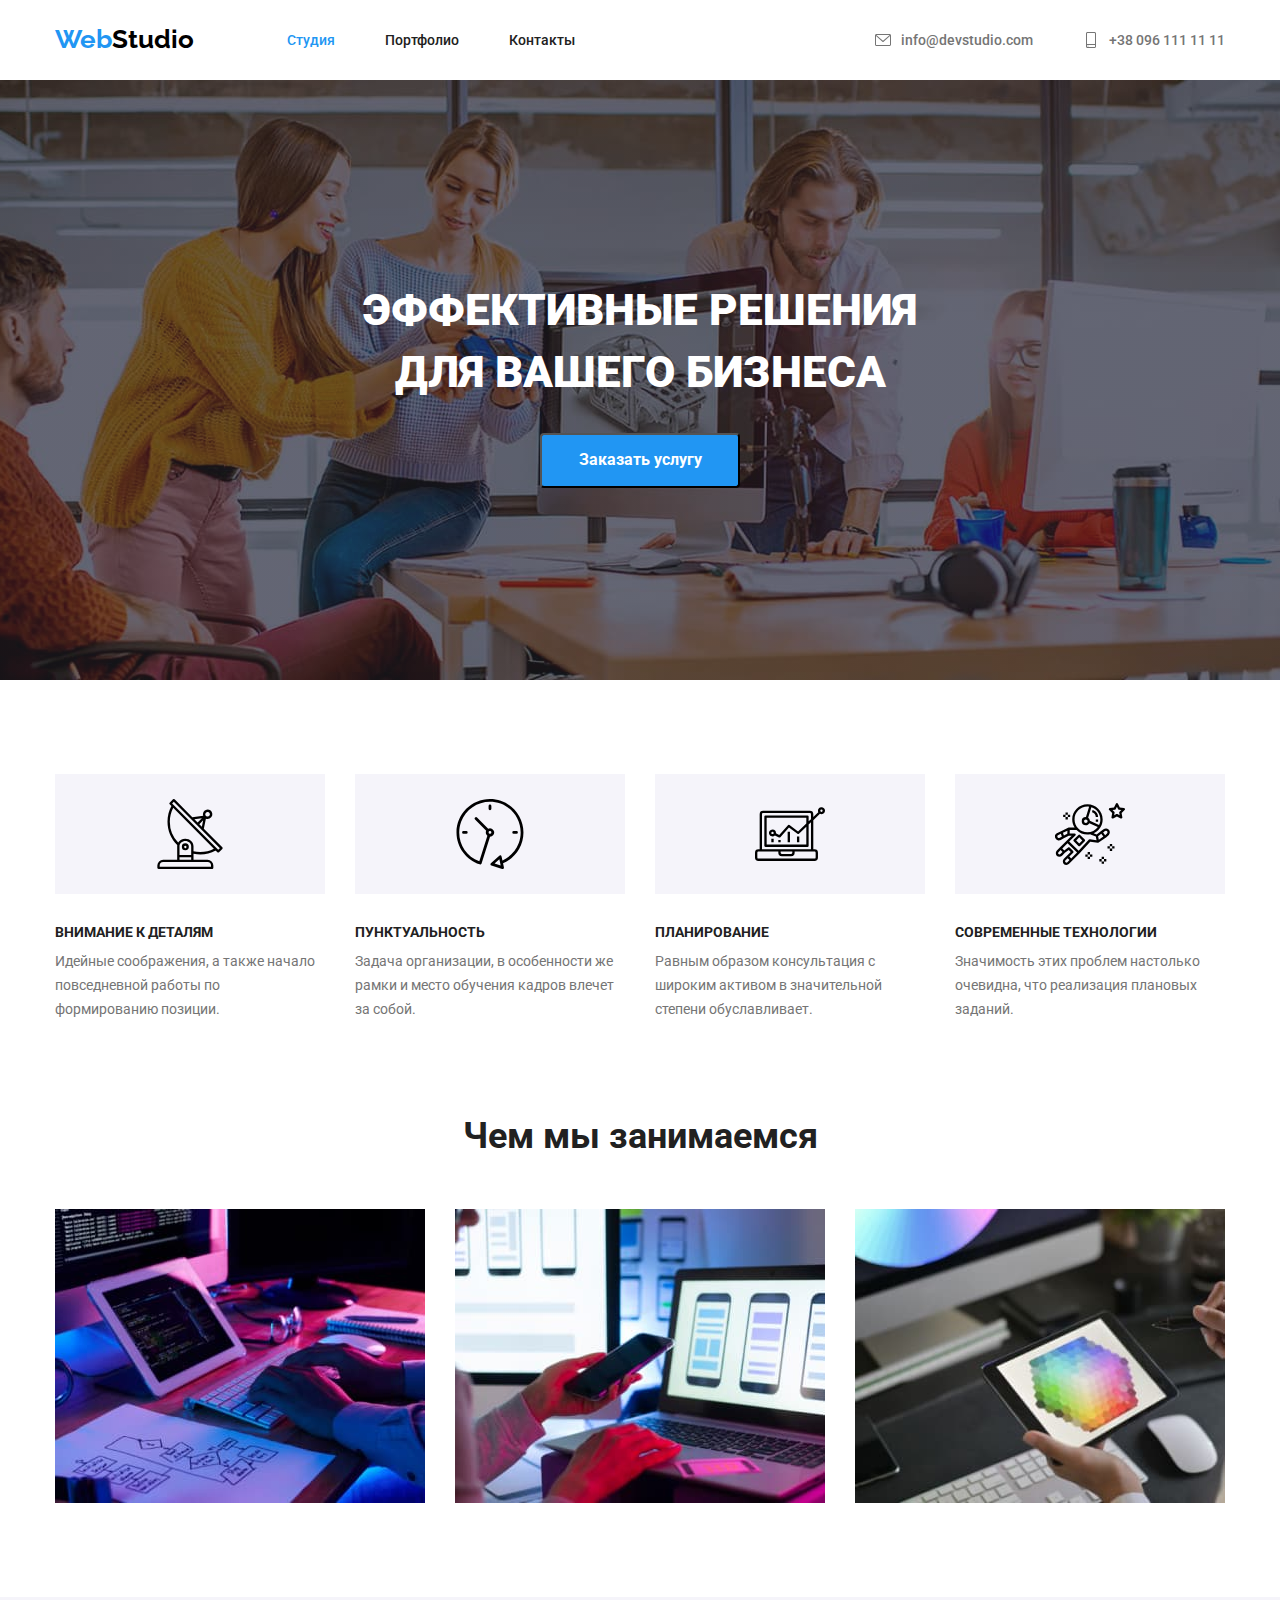
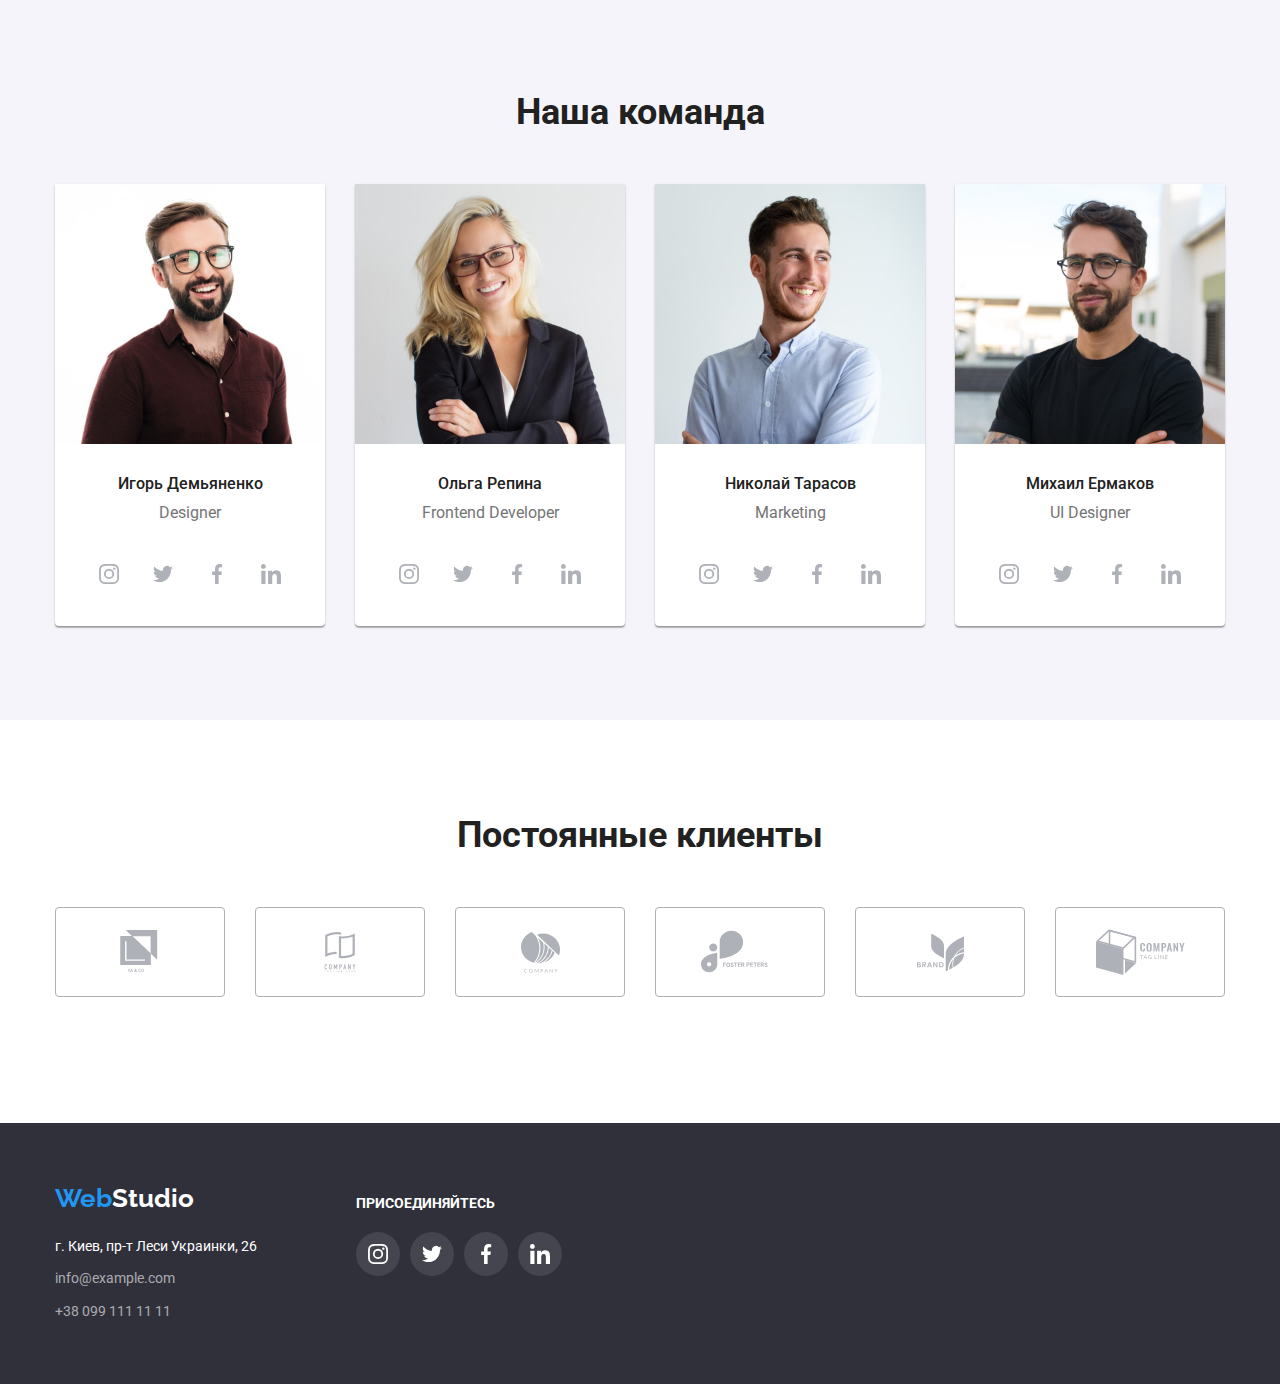
==== index.html @ 7a5bfff9 "1й коммит после клонирования" ====
<!DOCTYPE html>
<html lang="ru">
<head>
    <meta charset="UTF-8">
    <meta http-equiv="X-UA-Compatible" content="IE=edge">
    <meta name="viewport" content="width=device-width, initial-scale=1.0">
    <title>WebStudio</title>
    <link rel="stylesheet" href="https://cdnjs.cloudflare.com/ajax/libs/modern-normalize/1.0.0/modern-normalize.css
    ">
    <link rel="preconnect" href="https://fonts.gstatic.com">
    <link href="https://fonts.googleapis.com/css2?family=Raleway:wght@700&family=Roboto:wght@400;500;700;900&display=swap" rel="stylesheet">
    <link rel="stylesheet" href="./css/hidden.css">
    <link rel="stylesheet" href="./css/styles.css">
</head>
<body>
        <!-- Хедер -->
        <header class="page-header">
            <div class="container page-head">
                <nav class="main-nav">
                    <a href="./index.html" class="logo header">
                        <span class="logo-web">Web</span><span class="logo-studio-header">Studio</span>
                    </a>
    
                    <ul class="site-nav list">
                        <li class="item"><a href="./index.html" class="link current">Студия</a></li>
                        <li class="item"><a href="./portfolio.html" class="link">Портфолио</a></li>
                        <li class="item"><a href="#contacts" class="link">Контакты</a></li>
                    </ul>      
                </nav>

                <ul class="contacts list">
                    <li class="item">
                        <a class="contact-link" href="mailto:info@devstudio.com">
                            <svg class="item" width="16" height="16">
                                <use href="./images/sprite.svg#icon-envelope"></use>
                            </svg>
                            info@devstudio.com
                        </a>
                    </li>
                    <li class="item">
                        <a class="contact-link" href="tel:+380991111111">
                            <svg class="item" width="16" height="16">
                                <use href="./images/sprite.svg#icon-smartphone"></use>
                            </svg>
                            +38 096 111 11 11
                        </a>
                    </li>
                </ul>
                    
            </div>
        </header>
    <main>
        
        <!-- ГЕРОЙ-->
        <section class="hero">
            <div class="container-hero">
                <h1 class="hero-title">Эффективные решения <br> для вашего бизнеса</h1>
                <button type="button" class="hero-btn">Заказать услугу</button>
            </div>
        </section>

      <!-- Наши преимущества -->
      <section class="our-advantages">    
        <div class="container our-power">
            <h2 class="visually-hidden main-title">Наши преимущества</h2>
            <ul class="advantages list">
                <li class="power">
                    <a class="advantage-item" href="">
                        <svg class="advantage-svg" width="70" height="70">
                            <use href="./images/sprite.svg#icon-antenna"></use>
                        </svg>
                    </a>
                      <h3 class="title">Внимание к деталям</h3>
                      <p class="advantage">Идейные соображения, а также начало повседневной работы 
                        по формированию позиции.</p>
                </li>

                <li class="power">
                    <a class="advantage-item" href="">
                        <svg class="advantage-svg" width="70" height="70">
                            <use href="./images/sprite.svg#icon-clock"></use>
                        </svg>
                    </a>
                       <h3 class="title">Пунктуальность</h3>
                       <p class="advantage">Задача организации, в особенности же рамки и место обучения 
                       кадров влечет за собой.</p>
                </li>

                <li class="power">
                    <a class="advantage-item" href="">
                        <svg class="advantage-svg" width="70" height="70">
                            <use href="./images/sprite.svg#icon-diagram"></use>
                        </svg>
                    </a>
                       <h3 class="title">Планирование</h3>
                       <p class="advantage">Равным образом консультация с широким активом в значительной 
                       степени обуславливает.</p>                            
                </li>

                <li class="power">
                    <a class="advantage-item" href="">
                        <svg class="advantage-svg" width="70" height="70">
                            <use href="./images/sprite.svg#icon-astronaut"></use>
                        </svg>
                    </a>
                       <h3 class="title">Современные технологии</h3>
                       <p class="advantage">Значимость этих проблем настолько очевидна, что реализация 
                       плановых заданий.</p>
                </li>
            </ul>
        </div>
    </section>

        <!-- Наши услуги -->
        <section class="our-services">
            <div class="container services">
                <h2 class="main-title services">Чем мы занимаемся</h2>
                <ul class="service list">    
                    <li class="service-item"><a href="">
                            <img src="./images/usluga1.jpg" alt="" width="370"/>
                            </a>
                    </li>

                    <li class="service-item"><a href="">
                        <img src="./images/usluga2.jpg" alt="" width="370"/>
                        </a>
                    </li>
                    
                    <li class="service-item"><a href="">
                        <img src="./images/usluga3.jpg" alt="" width="370"/>
                         </a>
                    </li>
                </ul>
            </div>
        </section>

        <!-- Наша команда -->
        <section class="our-team">
            <div class="container team">
                <h2 class="main-title team">Наша команда</h2>
            <ul class="team list">
                <li class="team-card"> 
                    <img class="image" src="./images/korban1.jpg" alt="" width="270"/>
                    <h3 class="member">Игорь Демьяненко</h3>
                    <p class="skill"><span lang="en">Designer</span></p>
                    <ul class="social list">
                        <li>
                            <a class="social-link" href="">
                                <svg class="social-icon instagram" width="20" height="20">
                                    <use href="./images/sprite.svg#icon-instagram"></use>
                                </svg>
                            </a>
                        </li>
                        <li class="">
                            <a class="social-link" href="">
                                <svg class="social-icon twitter" width="20" height="20">
                                    <use href="./images/sprite.svg#icon-twitter"></use>
                                </svg>
                            </a>
                        </li>
                        <li class="">
                            <a class="social-link" href="">
                                <svg class="social-icon facebook" width="20" height="20">
                                    <use href="./images/sprite.svg#icon-facebook"></use>
                                </svg>
                            </a>
                        </li>
                        <li class="">
                            <a class="social-link" href="">
                                <svg class="social-icon linkedin" width="20" height="20">
                                    <use href="./images/sprite.svg#icon-linkedin"></use>
                                </svg>
                            </a>
                        </li>
                    </ul>
                </li>

                <li class="team-card">
                    <img class="image" src="./images/lilu2.jpg" alt="" width="270"/>
                    <h3 class="member">Ольга Репина</h3>
                    <p class="skill"><span lang="en">Frontend Developer</span></p>
                    <ul class="social list">
                        <li>
                            <a class="social-link" href="">
                                <svg class="social-icon instagram" width="20" height="20">
                                    <use href="./images/sprite.svg#icon-instagram"></use>
                                </svg>
                            </a>
                        </li>
                        <li class="">
                            <a class="social-link" href="">
                                <svg class="social-icon twitter" width="20" height="20">
                                    <use href="./images/sprite.svg#icon-twitter"></use>
                                </svg>
                            </a>
                        </li>
                        <li class="">
                            <a class="social-link" href="">
                                <svg class="social-icon facebook" width="20" height="20">
                                    <use href="./images/sprite.svg#icon-facebook"></use>
                                </svg>
                            </a>
                        </li>
                        <li class="">
                            <a class="social-link" href="">
                                <svg class="social-icon linkedin" width="20" height="20">
                                    <use href="./images/sprite.svg#icon-linkedin"></use>
                                </svg>
                            </a>
                        </li>
                    </ul>
                </li>

                <li class="team-card">
                    <img class="image" src="./images/korban3.jpg" alt="" width="270"/>
                    <h3 class="member">Николай Тарасов</h3>
                    <p class="skill"><span lang="en">Marketing</span></p>
                    <ul class="social list">
                        <li>
                            <a class="social-link" href="">
                                <svg class="social-icon instagram" width="20" height="20">
                                    <use href="./images/sprite.svg#icon-instagram"></use>
                                </svg>
                            </a>
                        </li>
                        <li class="">
                            <a class="social-link" href="">
                                <svg class="social-icon twitter" width="20" height="20">
                                    <use href="./images/sprite.svg#icon-twitter"></use>
                                </svg>
                            </a>
                        </li>
                        <li class="">
                            <a class="social-link" href="">
                                <svg class="social-icon facebook" width="20" height="20">
                                    <use href="./images/sprite.svg#icon-facebook"></use>
                                </svg>
                            </a>
                        </li>
                        <li class="">
                            <a class="social-link" href="">
                                <svg class="social-icon linkedin" width="20" height="20">
                                    <use href="./images/sprite.svg#icon-linkedin"></use>
                                </svg>
                            </a>
                        </li>
                    </ul>
                </li>

                <li class="team-card">
                    <img class="image" src="./images/korban4.jpg" alt="" width="270"/>
                    <h3 class="member">Михаил Ермаков</h3>
                    <p class="skill"><span lang="en">UI Designer</span></p>
                    <ul class="social list">
                        <li>
                            <a class="social-link" href="">
                                <svg class="social-icon instagram" width="20" height="20">
                                    <use href="./images/sprite.svg#icon-instagram"></use>
                                </svg>
                            </a>
                        </li>
                        <li class="">
                            <a class="social-link" href="">
                                <svg class="social-icon twitter" width="20" height="20">
                                    <use href="./images/sprite.svg#icon-twitter"></use>
                                </svg>
                            </a>
                        </li>
                        <li class="">
                            <a class="social-link" href="">
                                <svg class="social-icon facebook" width="20" height="20">
                                    <use href="./images/sprite.svg#icon-facebook"></use>
                                </svg>
                            </a>
                        </li>
                        <li class="">
                            <a class="social-link" href="">
                                <svg class="social-icon linkedin" width="20" height="20">
                                    <use href="./images/sprite.svg#icon-linkedin"></use>
                                </svg>
                            </a>
                        </li>
                    </ul>
                </li>
            </ul>
            </div>
        </section>

        <!-- Постоянные клиенты -->
        <section class="main-clients">
            <div class="container clients">
                <h2 class="main-title clients">Постоянные клиенты</h2>

                <ul class="clients list">
                    <li>
                        <a class="main-client client1" href="">
                            <svg class="client-svg" width="45" height="49">
                                <use href="./images/sprite.svg#icon-company1"></use>
                            </svg>
                        </a>
                    </li>

                    <li>
                        <a class="main-client client2" href="">
                            <svg class="client-svg" width="40" height="52">
                                <use href="./images/sprite.svg#icon-company2"></use>
                            </svg>
                        </a>    
                    </li>
                    <li>
                        <a class="main-client client3" href="">
                            <svg class="client-svg" width="41" height="43">
                                <use href="./images/sprite.svg#icon-company3"></use>
                            </svg>
                        </a>    
                    </li>
                    <li>
                        <a class="main-client client4" href="">
                            <svg class="client-svg" width="79" height="80">
                                <use href="./images/sprite.svg#icon-company4"></use>
                            </svg>
                        </a>
                    </li>
                    <li>
                        <a class="main-client client5" href="">
                            <svg class="client-svg" width="59" height="47">
                                <use href="./images/sprite.svg#icon-company5"></use>
                            </svg>
                        </a>
                    </li>
                    <li>
                        <a class="main-client client6" href="">
                            <svg class="client-svg" width="89" height="89">
                                <use href="./images/sprite.svg#icon-company6"></use>
                            </svg>
                        </a>
                    </li>
                </ul>
            </div>
        </section>
    </main>
        <!-- Подвал -->
        <footer class="footer">

            <div class="container ftr">
                <div class="footer-adr">
                    <div class="full-logo">
                        <a href="./index.html" class="logo">
                            <span class="logo-web">Web</span><span class="logo-studio-footer">Studio</span>
                        </a>
                    </div>
                    
                    <address class="container address" id="contacts">
                        <ul class="footer-items">
                            <li class="footer-item"> г. Киев, пр-т Леси Украинки, 26</li>
                            <li class="footer-item"><a class="mail" href="mailto:info@example.com">info@example.com</a></li>
                            <li class="footer-item"><a class="tel" href="tel:+380991111111">+38 099 111 11 11</a></li>
                        </ul>
                    </address>
                </div>
            
                <div class="footer-links">
                    <h3 class="footer-join">Присоединяйтесь</h3>
                    <ul class="footer list">
                        <li class="footer-itm">
                            <a class="footer-link" href="">
                                <svg class="footer-svg instagram" width="20" height="20">
                                    <use href="./images/sprite.svg#icon-instagram"></use>
                                </svg>
                            </a>
                        </li>
                        <li class="footer-itm">
                            <a class="footer-link" href="">
                                <svg class="footer-svg twitter" width="20" height="20">
                                    <use href="./images/sprite.svg#icon-twitter"></use>
                                </svg>
                            </a>
                        </li>
                        <li class="footer-itm">
                            <a class="footer-link" href="">
                                <svg class="footer-svg facebook" width="20" height="20">
                                    <use href="./images/sprite.svg#icon-facebook"></use>
                                </svg>
                            </a>
                        </li>
                        <li class="footer-itm">
                            <a class="footer-link" href="">
                                <svg class="footer-svg linkedin" width="20" height="20">
                                    <use href="./images/sprite.svg#icon-linkedin"></use>
                                </svg>
                            </a>
                        </li>
                    </ul>
                </div>
            </div>
            
        </footer>

    </body>
</html>
---- css/hidden.css ----
/* Скрытие заголовка только от глаз */
  .visually-hidden {
    position: absolute;
    width: 1px;
    height: 1px;
    margin: -1px;
    border: 0;
    padding: 0;
    
    white-space: nowrap;
    clip-path: inset(100%);
    clip: rect(0 0 0 0);
    overflow: hidden;
  }
---- css/styles.css ----
:root {
  --title-text: #212121;
  --main-text: #757575;
  --nav-text: #212121;
  --contacts-text: #757575;
  --firm-color: #2196F3;
  --buttons-background: #F5F4FA;
  --icons-color: #AFB1B8;
}

html {
  box-sizing: border-box;
}

*,
*::before,
*::after {
  box-sizing: inherit;
}

body {
  font-family: 'Roboto', sans-serif;
  background-color: #ffffff;
}

img {
  display: block;
  max-width: 100%;
  height: auto;
}

.address {
  font-style: normal; 
}

.list {
  margin: 0;
  padding: 0;

  list-style: none;
}

.main-title {
  margin-top: 0;

  color: var(--title-text, black);
  text-align: center;
  font-size: 36px;
  font-weight: 700;
  line-height: 1.2;
}

/* Главная страница */
/* Хедер */
.container {
  width: 1200px;
  padding-left: 15px;
  padding-right: 15px;
  margin-left: auto;
  margin-right: auto;
}

/* Лого */
.logo {
  display: block;
  font-family: 'Raleway', sans-serif;
  font-size: 26px;
  font-weight: 700;
  line-height: 1.2;
  text-decoration: none;
}

.logo.header {
  padding: 24px 0 25px 0;
}

.logo-web {
  color: var(--firm-color, blue);
}

.logo-studio-header {
  color: #000000;
}

.logo-studio-footer {
  color: #ffffff;
}

/* Навигация */
.container.page-head {
  display: flex;
  align-items: center;
}

.main-nav {
  display: flex;
  align-items: center;
}

.site-nav {
  display: flex;
  margin-left: 93px;
}

/* Селектор соседа - старая версия */
.site-nav .item + .item {
  margin-left: 50px;
}

.site-nav .link {
  display: block;
  padding-top: 15px;
  padding-bottom: 15px;
  
  color: var(--nav-text, black);
  font-size: 14px;
  font-weight: 500;
  line-height: 1.2;
  text-decoration: none;
}

.site-nav .link:hover,
.site-nav .link:focus {
  color: var(--firm-color, blue);
}

.site-nav .link.current {
  color: var(--firm-color, blue);
}

/* Контакты в шапке */
.contacts.list {
  display: flex;
  margin-left: auto;
}

.contacts .item + .item {
  margin-left: 50px;
}

.contact-link {
  display: flex;
  height: 16px;
  justify-content: center;
  align-items: center;

  color: var(--contacts-text, grey);
  font-size: 14px;
  font-weight: 500;
  line-height: 1.2;
  text-decoration: none;
}

.contact-link:hover, .contact-link:focus {
  color: var(--firm-color, blue);
  fill: var(--firm-color);
}

.contact-link > .item {
  margin-right: 10px;
  fill: var(--main-text);
}

.contact-link:hover .item, 
.contact-link:focus .item {
  fill: var(--firm-color);
}

/* Герой */
.hero {
  background-color: #2F303A;
  padding-top: 200px;
  padding-bottom: 200px;

  max-width: 1600px;
  height: 600px;
  background-image: linear-gradient(to right, rgba(47, 48, 58, 0.4), rgba(47, 48, 58, 0.4)),
  url(../images/hero.jpg);
  background-repeat: no-repeat;
  background-size: auto;
  background-position: center;
}

.container-hero {
  width: 1200px;
  padding-left: 15px;
  padding-right: 15px;
  margin-left: auto;
  margin-right: auto;

  text-align: center;
}

.hero-title {
  padding-bottom: 30px;
  margin-top: 0;
  margin-bottom: 0;
  
  color: #ffffff;
  text-transform: uppercase;
  font-size: 44px;
  font-weight: 900;
  line-height: 1.4;
}

.hero-btn {
  min-width: 200px;
  border-radius: 4px;
  padding: 10px 32px;

  font-family: inherit;
  color: #ffffff;
  background-color: var(--firm-color, blue);
  font-size: 16px;
  font-weight: 700;
  line-height: 1.9;
}

.hero .btn:hover,
.hero .btn:focus {
  background-color: #ffffff;
  color: var(--firm-color, blue);
}

/* Наши преимущества */
.our-advantages {
  padding-top: 94px;
  padding-bottom: 94px;
}

.advantages.list {
  display: flex;

  margin-left: -30px;
}

.power .advantage {
  margin-top: 0;
  margin-bottom: 0;
}

.advantages.list .power {
  flex-basis: calc( 100% / 4 - 30px);
  margin-left: 30px;
}

.power .title {
  margin-top: 0;
  margin-bottom: 9.01px;
}

.advantage {
  margin-top: 0;
  margin-bottom: 0;
}

.advantages .title {
  color: var(--title-text, black);
  text-transform: uppercase;
  font-size: 14px;
  font-weight: 700;
  line-height: 1.2;
}

.advantages .advantage {
  color: var(--main-text, grey);
  font-size: 14px;
  font-weight: 400;
  line-height: 1.7;
}

.advantage-item {
  display: flex;
  justify-content: center;
  align-items: center;
  margin-bottom: 30px;

  width: 270px;
  height: 120px;
  background-color: var(--buttons-background);
}

/* Наши услуги */
.service.list {
  display: flex;
  flex-basis: calc(100% / 3 - 30px);
  margin-left: -30px;
  margin-bottom: 0;
}

.service-item {
  margin-left: 30px;
}

.main-title.services {
  margin-bottom: 0;
  padding-bottom: 50px;
}

.our-services {
  padding-bottom: 94px;
}

/* Наша команда */
.our-team {
  padding-bottom: 94px;
  
  background-color: var(--buttons-background);
}

.container.team {
  margin-bottom: 0;
  margin-top: 0;

  text-align: center;
}

.team.list {
  display: flex;
  flex-basis: calc(100% / 4 - 30px);
  margin-left: -30px;
}

.team.list > .team-card {
  margin-left: 30px;
  
  background-color: white;

  box-shadow: 0px 1px 3px rgba(0, 0, 0, 0.12), 0px 1px 1px rgba(0, 0, 0, 0.14), 0px 2px 1px rgba(0, 0, 0, 0.2);
  border-radius: 0px 0px 4px 4px;
}

.main-title.team {
  padding-top: 94px;
  padding-bottom: 50px;
  margin-bottom: 0;
}


.team .member {
  margin-top: 0;
  margin-bottom: 10px;

  color: var(--title-text, black);
  font-size: 16px;
  font-weight: 500;
  line-height: 1.2;
}

.team .image {
  margin-bottom: 30px;
}

.team .skill {
  margin-top: 0;
  margin-bottom: 30px;

  color: var(--main-text, grey);
  font-size: 16px;
  font-weight: 400;
  line-height: 1.2;
}

/* Линки у команды */
.social.list {
  display: flex;
  flex-basis: calc(100% / 4 - 10px);
  margin-left: -10px;

  justify-content: center;

  padding-bottom: 30px;
}

.social-link {
  display: flex;
  width: 44px;
  height: 44px;
  justify-content: center;
  align-items: center;

  border: 0;
  border-radius: 50%;

  padding: 0;
  margin-left: 10px;
} 

.social-link:hover, 
.social-link:focus {
  background-color: var(--firm-color);
}

.social-icon {
  fill: var(--icons-color);
}

.social-link:hover .social-icon, 
.social-link:focus .social-icon {
  fill: #ffffff;
} 

/* Постоянные клиенты */
.clients.list {
  display: flex;
  flex-basis: calc(100% / 6 - 30px);
  margin-left: -30px;

  padding-bottom: 126px;
}

.main-title.clients {
  margin-bottom: 0;
  padding-top: 94px;
  padding-bottom: 50px;

  justify-content: center;
}

.main-client {
  display: flex;
  justify-content: center;
  align-items: center;

  width: 170px;
  height: 90px; 
  margin-left: 30px;

  border: 1px solid #AFB1B8;
  border-radius: 4px;

  fill: var(--icons-color);
}

.main-client:hover .client-svg, 
.main-client:focus .client-svg {
  fill: var(--firm-color, blue);
}


/* Подвал */
.footer {
  background-color: #2F303A ;
  padding-top: 60px;
  padding-bottom: 60px;
}

.footer-items {
  list-style: none;
  margin: 0;
  padding-left: 0;
}

.address {
  color: #ffffff;
  font-size: 14px;
  font-weight: 400;
  line-height: 1.714;

  padding: 0;
  max-width: 231px;
  margin-right: 70px;
}

.full-logo {
  display: block;
  padding-bottom: 20px;
}

.footer-item + .footer-item{
  padding-top: 9px;
}

.address .mail,
.address .tel {
  color: rgba(255, 255, 255, 0.6);
  text-decoration: none;
}

.address .mail:hover,
.address .mail:focus,
.address .tel:hover,
.address .tel:focus{
  color: var(--firm-color, blue);
}

.container.ftr {
  display: flex;
}

.footer-join {
  margin: 0;
  padding-top: 12px;
  padding-bottom: 20px;
  align-items: center;

  color: #FFFFFF;
  text-transform: uppercase;
  font-size: 14px;
  line-height: 1.2;
  font-weight: 700;
}

.footer.list {
  display: flex;
  flex-basis: calc( 100% / 4 - 10px);
  margin-left: -10px;
  margin-top: 0;
  margin-bottom: 0;
  padding: 0;
}

.footer-itm {
  margin-left: 10px;

  border-radius: 50%;

  background-color: rgba(255, 255, 255, 0.1);
}

.footer-link {
  display: flex;
  justify-content: center;
  align-items: center;

  width: 44px;
  height: 44px;

  border-radius: 50%;


  fill: #FFFFFF;
}

.footer-link:hover,
.footer-link:focus {
  background-color: var(--firm-color);
}
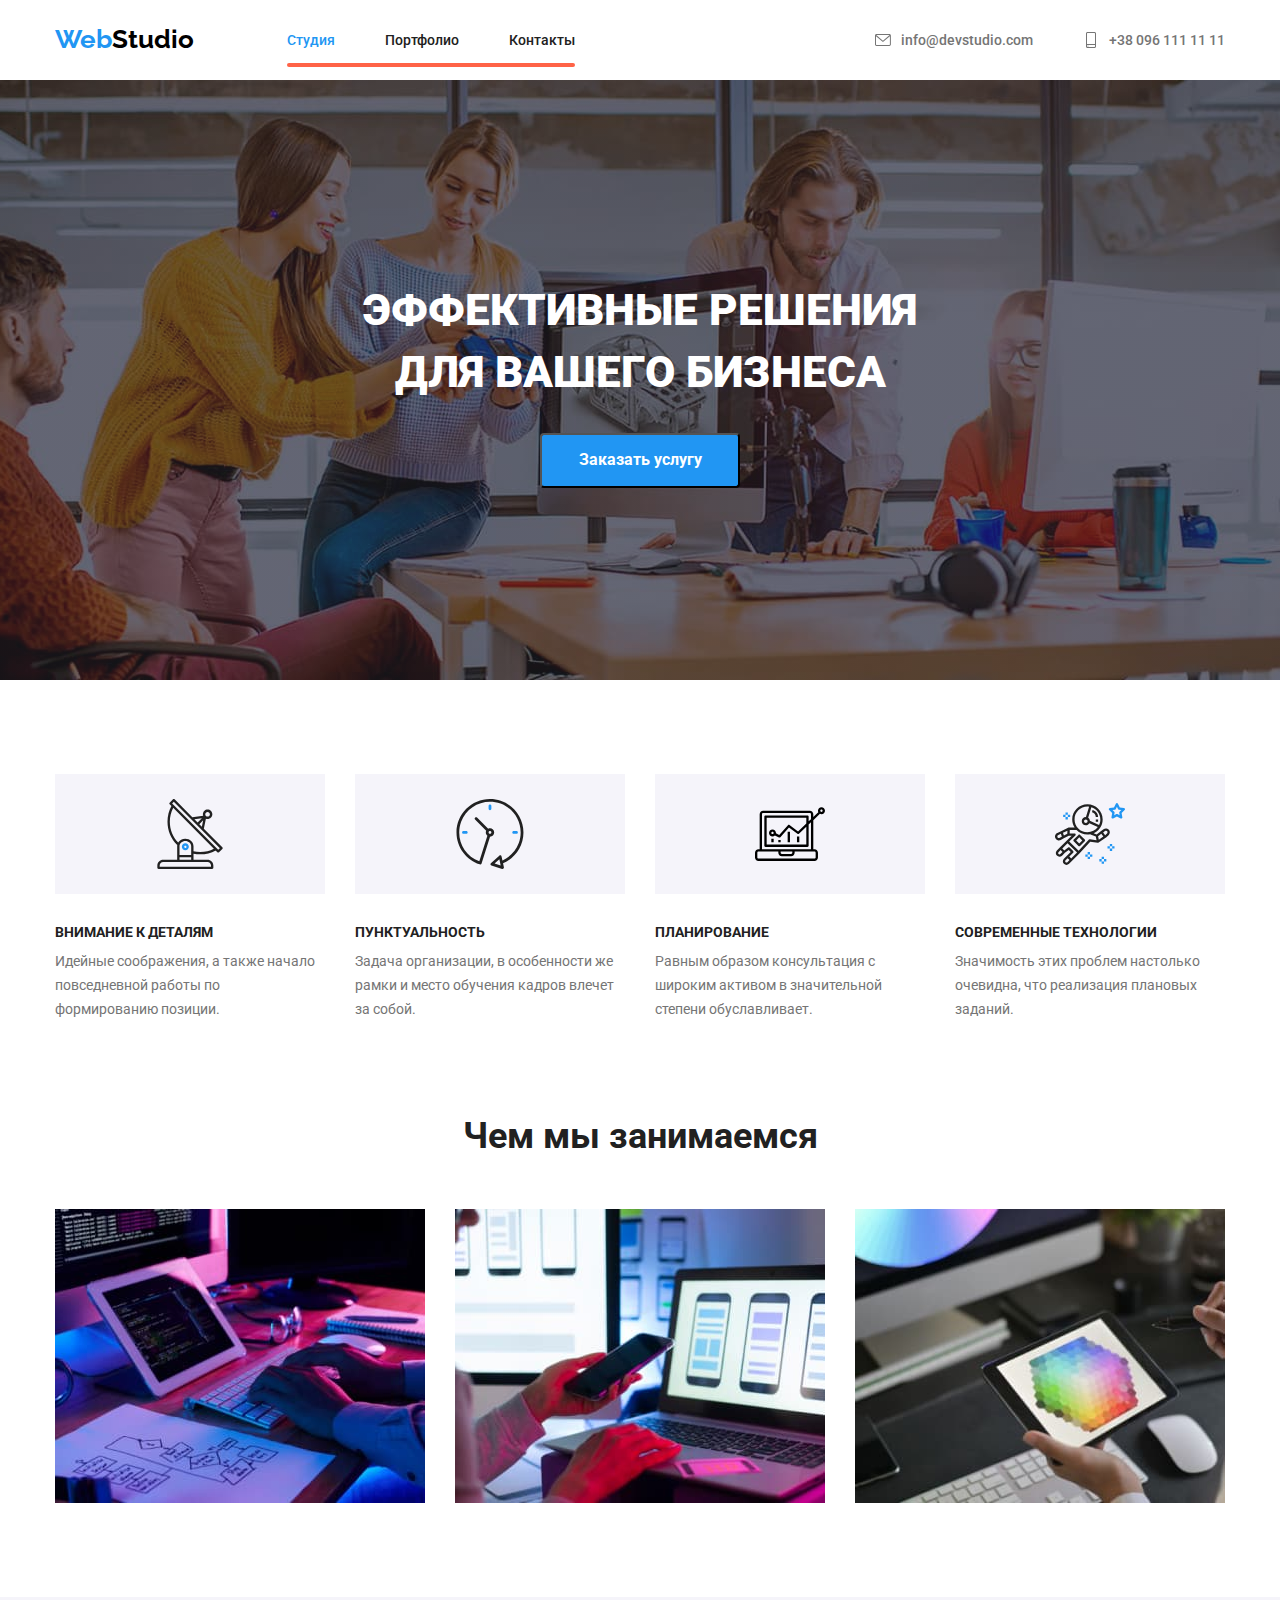
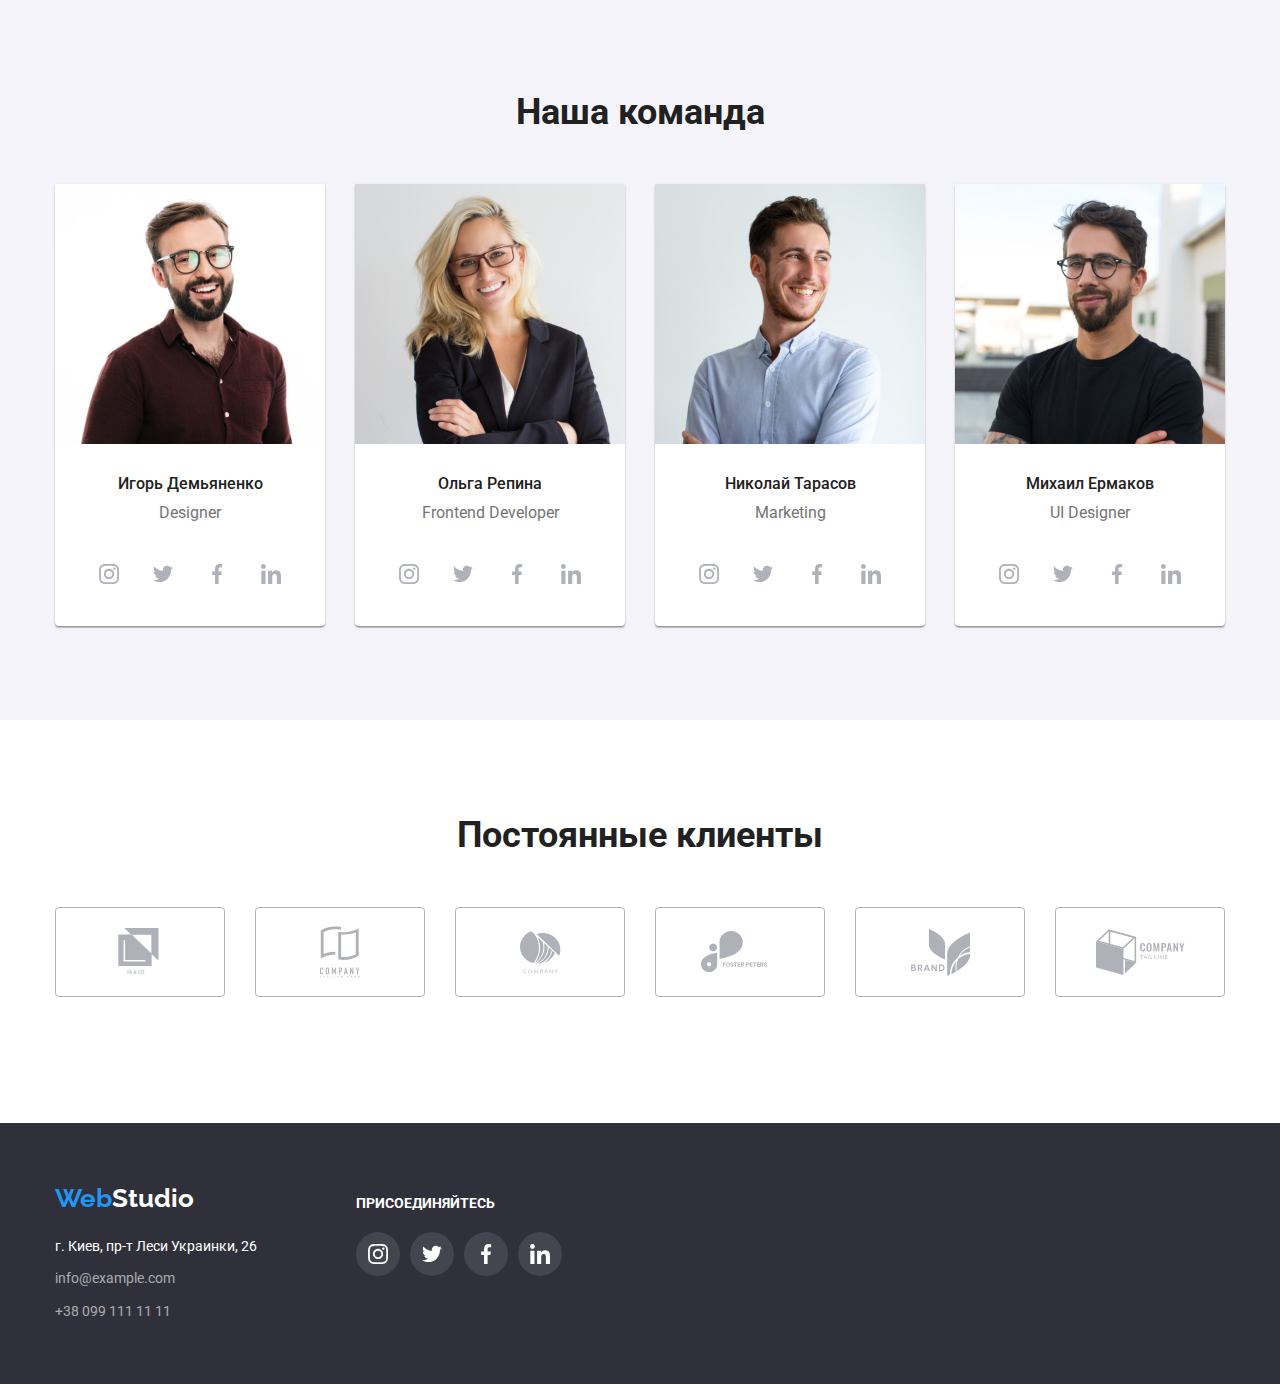
==== commit 8f0d26a1: "ДЗ в черновом варианте" ====
--- a/index.html
+++ b/index.html
@@ -20,12 +20,14 @@
                     <a href="./index.html" class="logo header">
                         <span class="logo-web">Web</span><span class="logo-studio-header">Studio</span>
                     </a>
-    
-                    <ul class="site-nav list">
-                        <li class="item"><a href="./index.html" class="link current">Студия</a></li>
-                        <li class="item"><a href="./portfolio.html" class="link">Портфолио</a></li>
-                        <li class="item"><a href="#contacts" class="link">Контакты</a></li>
-                    </ul>      
+                    
+                    <div class="header-links">
+                        <ul class="site-nav list">
+                            <li class="item"><a href="./index.html" class="link current">Студия</a></li>
+                            <li class="item"><a href="./portfolio.html" class="link">Портфолио</a></li>
+                            <li class="item"><a href="#contacts" class="link">Контакты</a></li>
+                        </ul>
+                     </div>      
                 </nav>
 
                 <ul class="contacts list">
@@ -55,8 +57,23 @@
         <section class="hero">
             <div class="container-hero">
                 <h1 class="hero-title">Эффективные решения <br> для вашего бизнеса</h1>
-                <button type="button" class="hero-btn">Заказать услугу</button>
-            </div>
+                <button data-modal-open class="hero-btn">Заказать услугу</button>
+            
+                <!-- <div class="backdrop"></div> -->
+            
+            </div>
+
+            <div data-modal class="backdrop is-hidden">
+                <div class="modal">
+                    <button data-modal-close class="modal-close">
+                        <svg class="modal-svg" width="18" height="18">
+                            <use href="./images/sprite.svg#icon-close"></use>
+                        </svg>
+                    </button>
+                </div>
+
+            </div>
+
         </section>
 
       <!-- Наши преимущества -->
@@ -393,8 +410,8 @@
                     </ul>
                 </div>
             </div>
-            
         </footer>
 
+        <script src="./js/modal.js"></script>
     </body>
 </html>--- a/css/styles.css
+++ b/css/styles.css
@@ -72,6 +72,8 @@
 
 .logo.header {
   padding: 24px 0 25px 0;
+  margin-right: 93px;
+
 }
 
 .logo-web {
@@ -99,7 +101,6 @@
 
 .site-nav {
   display: flex;
-  margin-left: 93px;
 }
 
 /* Селектор соседа - старая версия */
@@ -128,6 +129,26 @@
   color: var(--firm-color, blue);
 }
 
+/* Cоздание эффекта подчеркивания ссылки */
+.header-links {
+  position: relative;
+}
+
+.header-links::after {
+  position: absolute;
+  display: inline-block;
+  content: "";
+  width: 100%;
+  height: 4px;
+  border-radius: 2px;
+  background-color: tomato;
+  opacity: 0;
+}
+
+.header-links::after {
+  opacity: 1;
+}
+
 /* Контакты в шапке */
 .contacts.list {
   display: flex;
@@ -191,6 +212,7 @@
   text-align: center;
 }
 
+
 .hero-title {
   padding-bottom: 30px;
   margin-top: 0;
@@ -222,6 +244,57 @@
   color: var(--firm-color, blue);
 }
 
+.backdrop {
+  position: fixed;
+  top: 0;
+  left: 0;
+  width: 1600px;
+  height: 1024px;
+  background-color: rgb(0, 128, 128, 0.8);
+}
+
+.backdrop.is-hidden {
+  opacity: 0;
+  pointer-events: none;
+}
+
+
+.modal {
+  position: absolute;
+  top: 50%;
+  left: 50%;
+  transform: translate(-50%, -50%);
+
+  display: flex;
+  justify-content: flex-end;
+  align-items: flex-start;
+  
+  min-width: 528px;
+  min-height: 581px;
+  padding: 8px;
+
+  background-color: #ffffff;
+}
+
+.modal-close {
+  display: inline-flex;
+  justify-content: center;
+  align-items: center;
+
+  padding: 0;
+  margin: 0;
+
+  width: 30px;
+  height: 30px;
+
+  /* border: 1px; а почему с этим не работает? */
+  border-color: rgba(0, 0, 0, 0.1);
+  border-radius: 50px;
+  background-color: #ffffff;
+
+  /* display: block; */
+}
+
 /* Наши преимущества */
 .our-advantages {
   padding-top: 94px;
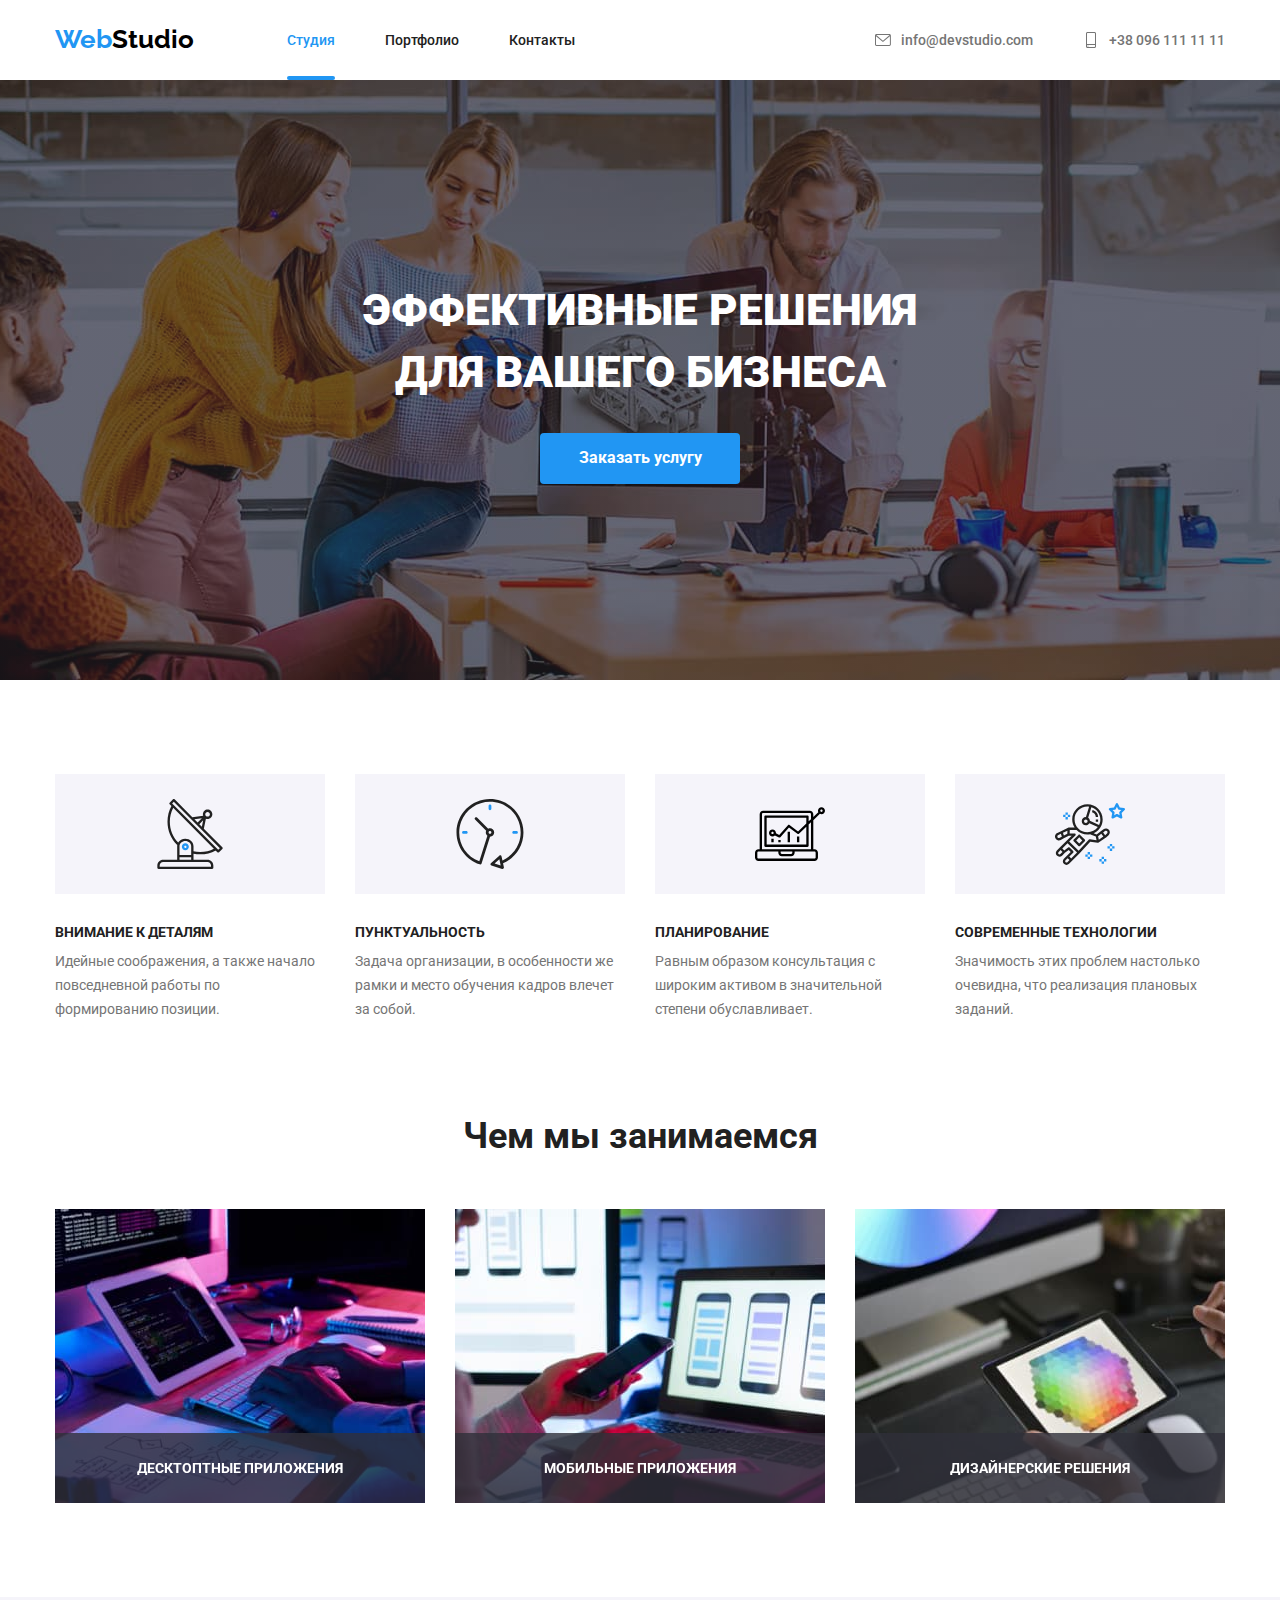
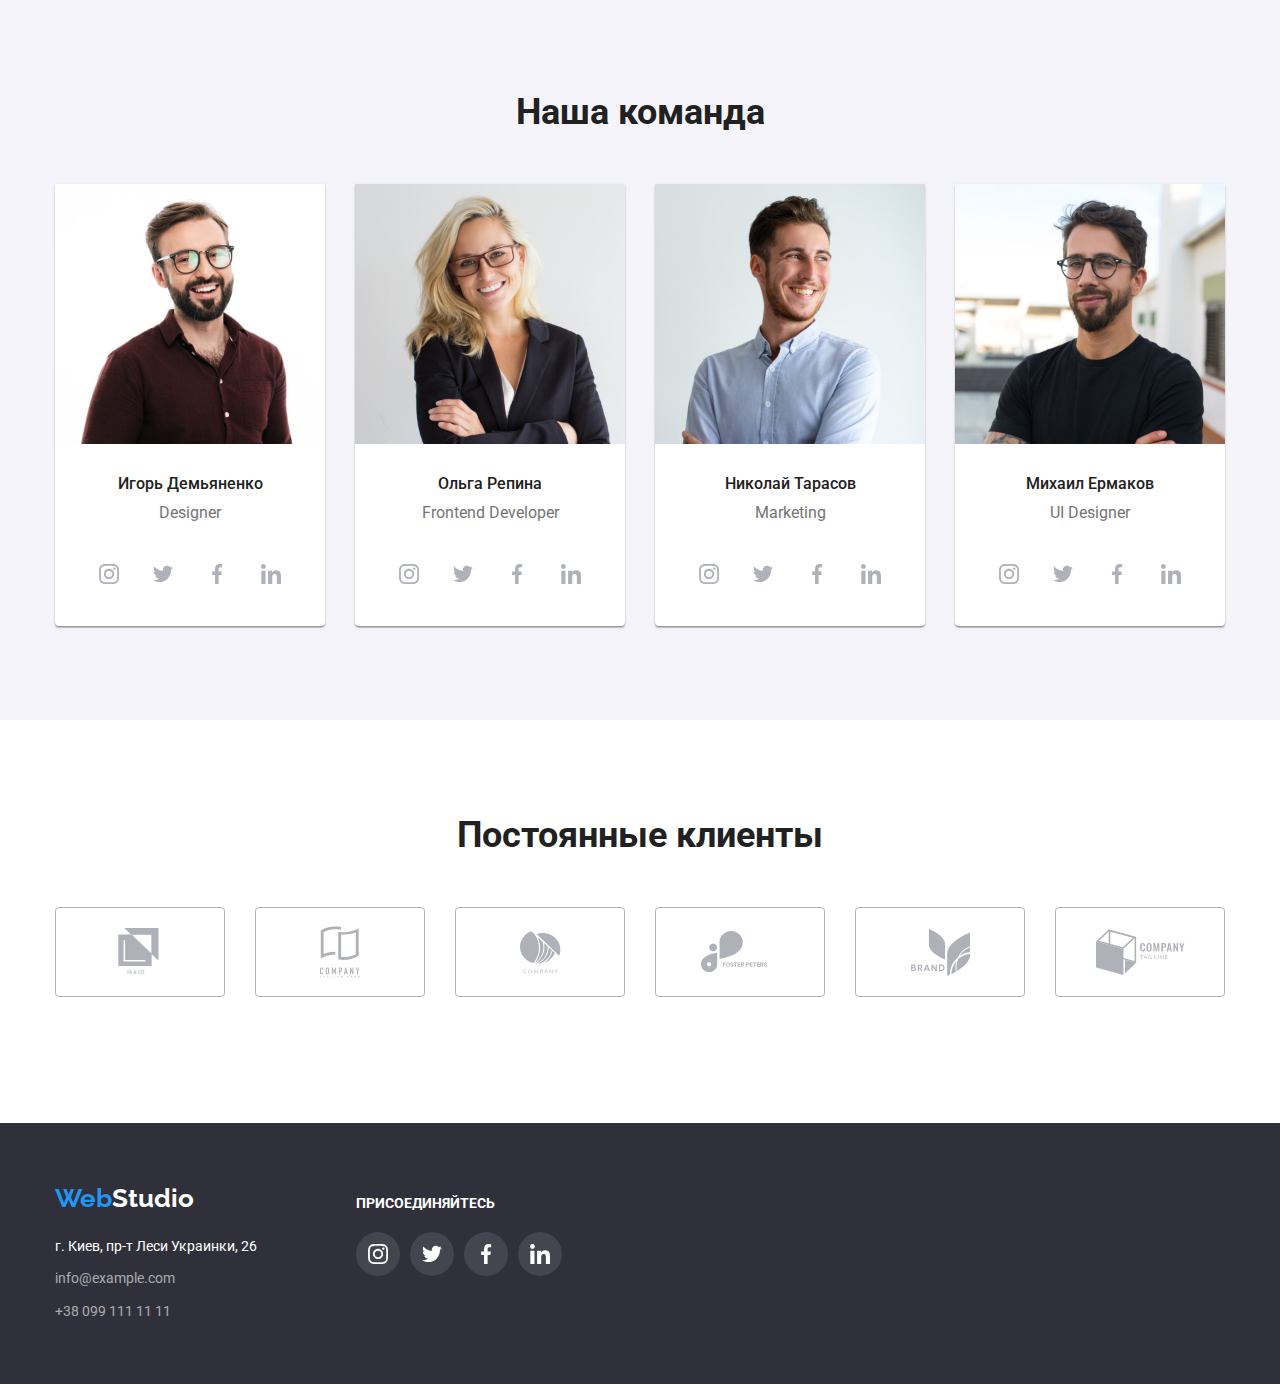
==== commit 91372c2d: "ДЗ 5 дан" ====
--- a/index.html
+++ b/index.html
@@ -133,19 +133,31 @@
             <div class="container services">
                 <h2 class="main-title services">Чем мы занимаемся</h2>
                 <ul class="service list">    
-                    <li class="service-item"><a href="">
+                    <li class="service-item">
+                        <a href="">
                             <img src="./images/usluga1.jpg" alt="" width="370"/>
-                            </a>
-                    </li>
-
-                    <li class="service-item"><a href="">
-                        <img src="./images/usluga2.jpg" alt="" width="370"/>
-                        </a>
+                        </a>
+                        <div class="service-item-info">
+                            <p>Десктоптные приложения</p>
+                        </div>
+                    </li>
+
+                    <li class="service-item">
+                        <a href="">
+                            <img src="./images/usluga2.jpg" alt="" width="370"/>
+                        </a>
+                        <div class="service-item-info">
+                            <p>Мобильные приложения</p>
+                        </div>
                     </li>
                     
-                    <li class="service-item"><a href="">
-                        <img src="./images/usluga3.jpg" alt="" width="370"/>
-                         </a>
+                    <li class="service-item">
+                        <a href="">
+                            <img src="./images/usluga3.jpg" alt="" width="370"/>
+                        </a>
+                         <div class="service-item-info">
+                            <p>Дизайнерские решения</p>
+                        </div>
                     </li>
                 </ul>
             </div>
--- a/css/styles.css
+++ b/css/styles.css
@@ -6,6 +6,7 @@
   --firm-color: #2196F3;
   --buttons-background: #F5F4FA;
   --icons-color: #AFB1B8;
+  --cubic-bezier: cubic-bezier(0.4, 0, 0.2, 1)
 }
 
 html {
@@ -73,7 +74,6 @@
 .logo.header {
   padding: 24px 0 25px 0;
   margin-right: 93px;
-
 }
 
 .logo-web {
@@ -114,40 +114,47 @@
   padding-bottom: 15px;
   
   color: var(--nav-text, black);
+  
   font-size: 14px;
   font-weight: 500;
   line-height: 1.2;
   text-decoration: none;
+
+  transition: color 250ms var(--cubic-bezier);
 }
 
 .site-nav .link:hover,
 .site-nav .link:focus {
   color: var(--firm-color, blue);
-}
-
-.site-nav .link.current {
+  
+}
+
+.link.current {
   color: var(--firm-color, blue);
 }
 
 /* Cоздание эффекта подчеркивания ссылки */
-.header-links {
+.site-nav > .item {
   position: relative;
 }
 
-.header-links::after {
+.link.current::after {
   position: absolute;
-  display: inline-block;
   content: "";
+  display: block;
+
   width: 100%;
   height: 4px;
+
+  background-color: var(--firm-color);
   border-radius: 2px;
-  background-color: tomato;
-  opacity: 0;
-}
-
-.header-links::after {
-  opacity: 1;
-}
+
+  left: 0;
+  bottom: 0;
+
+  transform: translateY(17px);
+}
+
 
 /* Контакты в шапке */
 .contacts.list {
@@ -170,16 +177,19 @@
   font-weight: 500;
   line-height: 1.2;
   text-decoration: none;
+
+  transition-property: color 250ms var(--cubic-bezier);
 }
 
 .contact-link:hover, .contact-link:focus {
   color: var(--firm-color, blue);
-  fill: var(--firm-color);
 }
 
 .contact-link > .item {
   margin-right: 10px;
   fill: var(--main-text);
+
+  transition-property: fill 250ms var(--cubic-bezier);
 }
 
 .contact-link:hover .item, 
@@ -196,7 +206,10 @@
   max-width: 1600px;
   height: 600px;
   background-image: linear-gradient(to right, rgba(47, 48, 58, 0.4), rgba(47, 48, 58, 0.4)),
-  url(../images/hero.jpg);
+    url(../images/hero.jpg);
+  border: 1px;
+  border-color: #ECECEC;
+  
   background-repeat: no-repeat;
   background-size: auto;
   background-position: center;
@@ -227,6 +240,7 @@
 
 .hero-btn {
   min-width: 200px;
+  border: 0;
   border-radius: 4px;
   padding: 10px 32px;
 
@@ -236,21 +250,28 @@
   font-size: 16px;
   font-weight: 700;
   line-height: 1.9;
-}
-
-.hero .btn:hover,
-.hero .btn:focus {
+
+  transition: color 250ms var(--cubic-bezier), background-color 250ms var(--cubic-bezier);
+}
+
+.hero-btn:hover,
+.hero-btn:focus {
   background-color: #ffffff;
   color: var(--firm-color, blue);
 }
 
+/* Модальное окно */
 .backdrop {
   position: fixed;
   top: 0;
   left: 0;
-  width: 1600px;
-  height: 1024px;
-  background-color: rgb(0, 128, 128, 0.8);
+  width: 100%;
+  height: 100%;
+  background-color: rgb(0, 0, 0, 0.2);
+
+  opacity: 1;
+  transition: opacity 250ms var(--cubic-bezier);
+
 }
 
 .backdrop.is-hidden {
@@ -258,12 +279,14 @@
   pointer-events: none;
 }
 
+.backdrop.is-hidden .modal {
+  transform: translate(-50%, 50%) scale(0.9);
+}
 
 .modal {
   position: absolute;
   top: 50%;
   left: 50%;
-  transform: translate(-50%, -50%);
 
   display: flex;
   justify-content: flex-end;
@@ -274,6 +297,8 @@
   padding: 8px;
 
   background-color: #ffffff;
+
+  transform: translate(-50%, -50%) scale(1);
 }
 
 .modal-close {
@@ -287,12 +312,9 @@
   width: 30px;
   height: 30px;
 
-  /* border: 1px; а почему с этим не работает? */
   border-color: rgba(0, 0, 0, 0.1);
   border-radius: 50px;
-  background-color: #ffffff;
-
-  /* display: block; */
+  background-color: inherit;
 }
 
 /* Наши преимущества */
@@ -362,6 +384,8 @@
 }
 
 .service-item {
+  position: relative;
+
   margin-left: 30px;
 }
 
@@ -373,6 +397,31 @@
 .our-services {
   padding-bottom: 94px;
 }
+
+.service-item-info p {
+  margin: 0;
+}
+
+.service-item-info {
+  position: absolute;
+  bottom: 0;
+  left: 0;
+
+  width: 370px;
+  height: 70px;
+
+  text-transform: uppercase;
+  font-size: 14px;
+  line-height: 1.2;
+  font-weight: 700;
+  color: #FFFFFF;
+  margin: 0;
+  padding: 27px 0;
+  text-align: center;
+
+  background-color: rgba(47, 48, 58, 0.8);
+}
+
 
 /* Наша команда */
 .our-team {
@@ -409,7 +458,6 @@
   margin-bottom: 0;
 }
 
-
 .team .member {
   margin-top: 0;
   margin-bottom: 10px;
@@ -457,6 +505,8 @@
 
   padding: 0;
   margin-left: 10px;
+
+  transition: background-color 250ms var(--cubic-bezier);
 } 
 
 .social-link:hover, 
@@ -466,6 +516,8 @@
 
 .social-icon {
   fill: var(--icons-color);
+
+  transition: fill 250ms var(--cubic-bezier);
 }
 
 .social-link:hover .social-icon, 
@@ -501,8 +553,12 @@
 
   border: 1px solid #AFB1B8;
   border-radius: 4px;
-
+}
+
+.client-svg {
   fill: var(--icons-color);
+
+  transition: fill 250ms var(--cubic-bezier);
 }
 
 .main-client:hover .client-svg, 
@@ -548,6 +604,8 @@
 .address .tel {
   color: rgba(255, 255, 255, 0.6);
   text-decoration: none;
+
+  transition: color 250ms var(--cubic-bezier);
 }
 
 .address .mail:hover,
@@ -601,8 +659,9 @@
 
   border-radius: 50%;
 
-
   fill: #FFFFFF;
+
+  transition: background-color 250ms var(--cubic-bezier);
 }
 
 .footer-link:hover,
